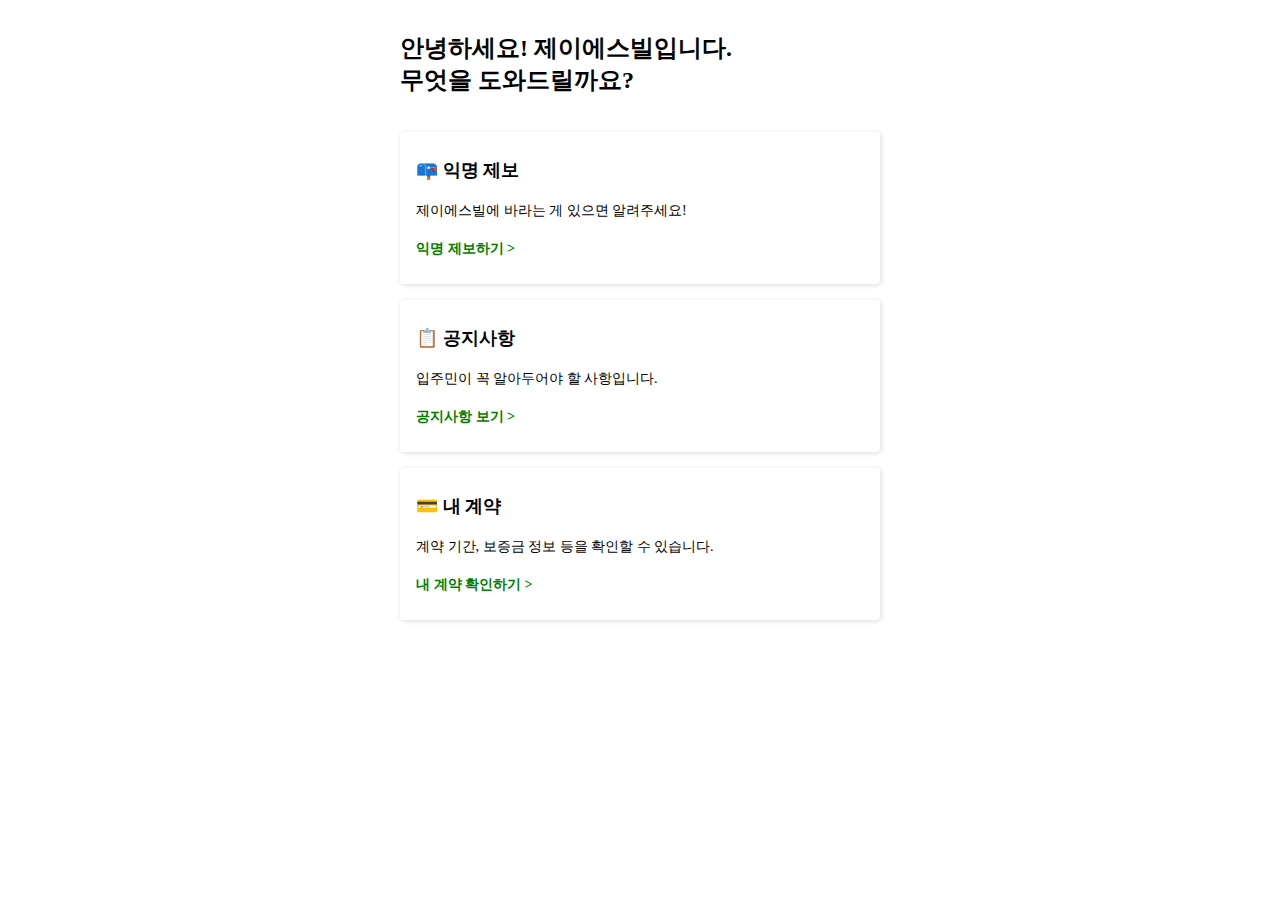
==== index.html @ 05a8be3a "Add files via upload" ====
<!DOCTYPE html>
<html lang="en">
<head>
    <meta charset="UTF-8">
    <meta http-equiv="X-UA-Compatible" content="IE=edge">
    <meta name="viewport" content="width=device-width, initial-scale=1.0">
    <link rel="stylesheet" href="style.css">

    <title>제이에스빌</title>
</head>
<body>
    <h1>
        안녕하세요! 제이에스빌입니다.<br>
        무엇을 도와드릴까요?
    </h1>
<!--
    <p>
        🏠 서울시 마포구 도화동 197 (우: 02788)
    </p>
-->
    <ul class=mainButtonList>
        <li>
            <div class="mainButton">
                <div class="mainButtonTitle">📪 익명 제보</div>
                <div class="mainButtonItem">제이에스빌에 바라는 게 있으면 알려주세요!</div>
                <div class="mainButtonLabel">익명 제보하기 ></div>
            </div>
        </li>
        <li>
            <div class="mainButton">
                <div class="mainButtonTitle">📋 공지사항</div>
                <div class="mainButtonItem">입주민이 꼭 알아두어야 할 사항입니다.</div>
                <div class="mainButtonLabel">공지사항 보기 ></div>
            </div>
        </li>        
        <li>
            <div class="mainButton">
                <div class="mainButtonTitle">💳 내 계약</div>
                <div class="mainButtonItem">계약 기간, 보증금 정보 등을 확인할 수 있습니다.</div>
                <div class="mainButtonLabel">내 계약 확인하기 ></div>
            </div>
        </li>

    </ul>
</body>
</html>
---- style.css ----
body {
    max-width: 480px;
    margin: 0 auto;
    padding: 0 4% 0 4%;

}

.mainButtonList {
    padding-top: 4px;
}

.mainButton {
    box-shadow:1px 1px 4px 1px rgba(0, 0, 0, 0.1);
    border-radius: 4px;
    margin-top: 16px;
    padding: 16px 16px 16px 16px;
}

.mainButtonTitle {
    padding-top: 10px;
    padding-bottom: 10px;
    font-size: 18px;
    font-weight: 700;
}

.mainButtonItem {
    padding-top: 10px;
    padding-bottom: 10px;
    font-size: 14px;
    font-weight: 100;
}

.mainButtonLabel {
    padding-top: 10px;
    padding-bottom: 10px;
    font-size: 14px;
    font-weight: 700;
    color: green;
}

ul {
    list-style: none;
    padding-left: 0px;
}
h1 {
    margin-top: 32px;
    font-size: 1.5em;
}
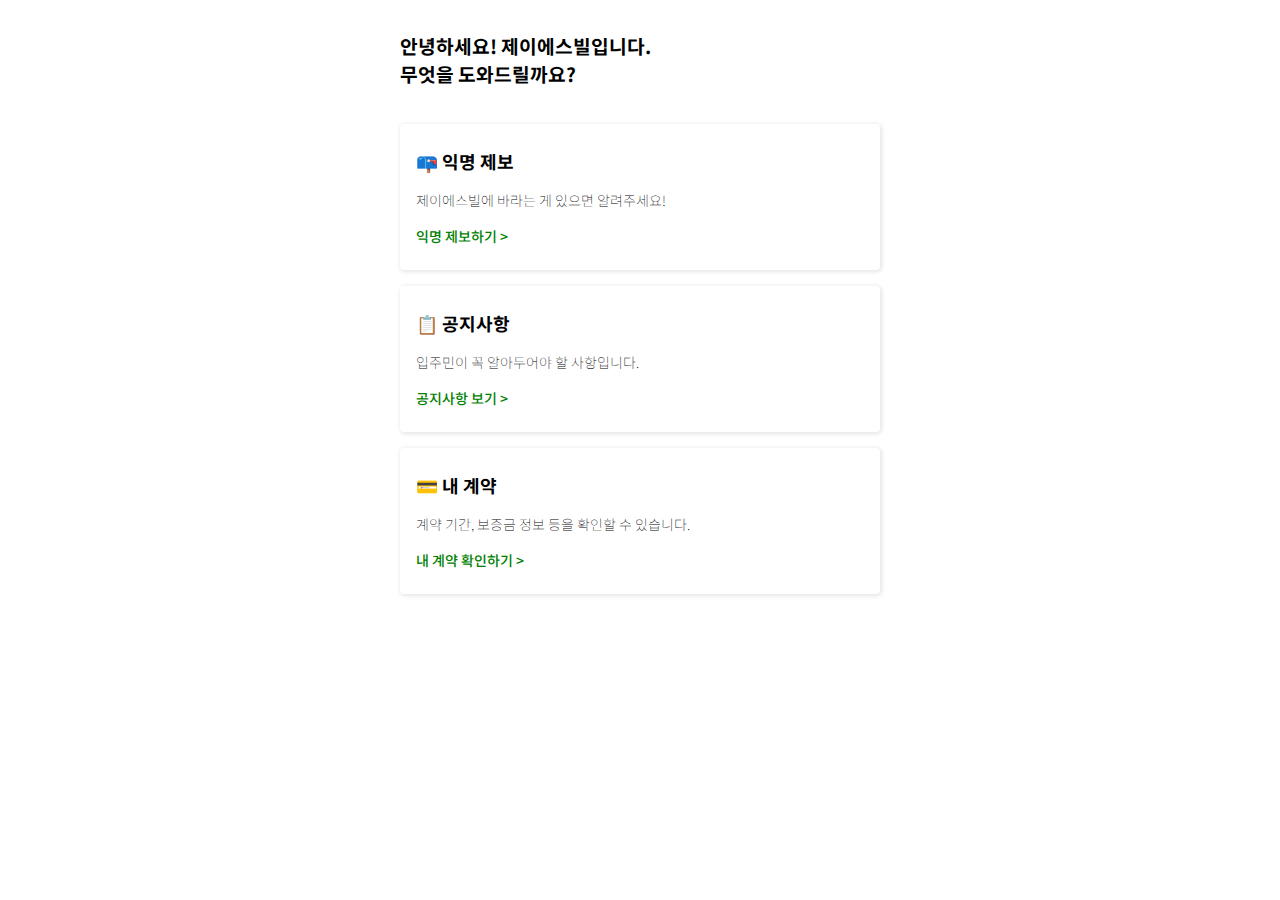
==== commit 4afea0d9: "Add files via upload" ====
--- a/index.html
+++ b/index.html
@@ -5,7 +5,7 @@
     <meta http-equiv="X-UA-Compatible" content="IE=edge">
     <meta name="viewport" content="width=device-width, initial-scale=1.0">
     <link rel="stylesheet" href="style.css">
-
+    <link href="https://fonts.googleapis.com/css2?family=Noto+Sans+KR:wght@100;300;400;500;700;900&display=swap" rel="stylesheet">
     <title>제이에스빌</title>
 </head>
 <body>
@@ -13,14 +13,9 @@
         안녕하세요! 제이에스빌입니다.<br>
         무엇을 도와드릴까요?
     </h1>
-<!--
-    <p>
-        🏠 서울시 마포구 도화동 197 (우: 02788)
-    </p>
--->
-    <ul class=mainButtonList>
+    <ul class="mainButtonList">
         <li>
-            <div class="mainButton">
+            <div class="mainButton" id="letterButton">
                 <div class="mainButtonTitle">📪 익명 제보</div>
                 <div class="mainButtonItem">제이에스빌에 바라는 게 있으면 알려주세요!</div>
                 <div class="mainButtonLabel">익명 제보하기 ></div>
@@ -42,5 +37,7 @@
         </li>
 
     </ul>
+    <script type="text/javascript" src="mainlinks.js"></script>
+
 </body>
 </html>--- a/style.css
+++ b/style.css
@@ -2,7 +2,7 @@
     max-width: 480px;
     margin: 0 auto;
     padding: 0 4% 0 4%;
-
+    font-family: 'Noto Sans KR', sans-serif; 
 }
 
 .mainButtonList {
@@ -14,28 +14,70 @@
     border-radius: 4px;
     margin-top: 16px;
     padding: 16px 16px 16px 16px;
+    cursor: pointer;
 }
 
 .mainButtonTitle {
-    padding-top: 10px;
-    padding-bottom: 10px;
+    padding-top: 8px;
+    padding-bottom: 8px;
     font-size: 18px;
     font-weight: 700;
 }
 
 .mainButtonItem {
-    padding-top: 10px;
-    padding-bottom: 10px;
+    padding-top: 8px;
+    padding-bottom: 8px;
     font-size: 14px;
     font-weight: 100;
 }
 
 .mainButtonLabel {
-    padding-top: 10px;
-    padding-bottom: 10px;
+    padding-top: 8px;
+    padding-bottom: 8px;
+    font-size: 14px;
+    font-weight: 500;
+    color: green;
+}
+
+.backButton {
+    font-size: 14px;
+    font-weight: 500;
+    color: green;
+    cursor: pointer;
+}
+
+.letterGuide {
+    font-size: 14px;
+    font-weight: 100;
+}
+
+.letterField {
+    width: 100%;
+    height: 200px;
+    border: 1px solid #EEEEEE;
+    border-radius: 4px;
+    box-sizing: border-box;
+    padding: 12px;
+    resize: none;
+    font-size: 16px;
+}
+
+.submitButton {
+    background-color: green;
+    border-radius: 4px;
+    margin-top: 16px;
+    margin-bottom: 48px;
+    padding: 8px 8px 8px 8px;
+    cursor: pointer;
+}
+
+.submitButtonLabel {
+    padding-top: 8px;
+    padding-bottom: 8px;
+    text-align: center;
     font-size: 14px;
     font-weight: 700;
-    color: green;
+    color: white;
 }
 
 ul {
@@ -44,5 +86,5 @@
 }
 h1 {
     margin-top: 32px;
-    font-size: 1.5em;
+    font-size: 1.2em;
 }